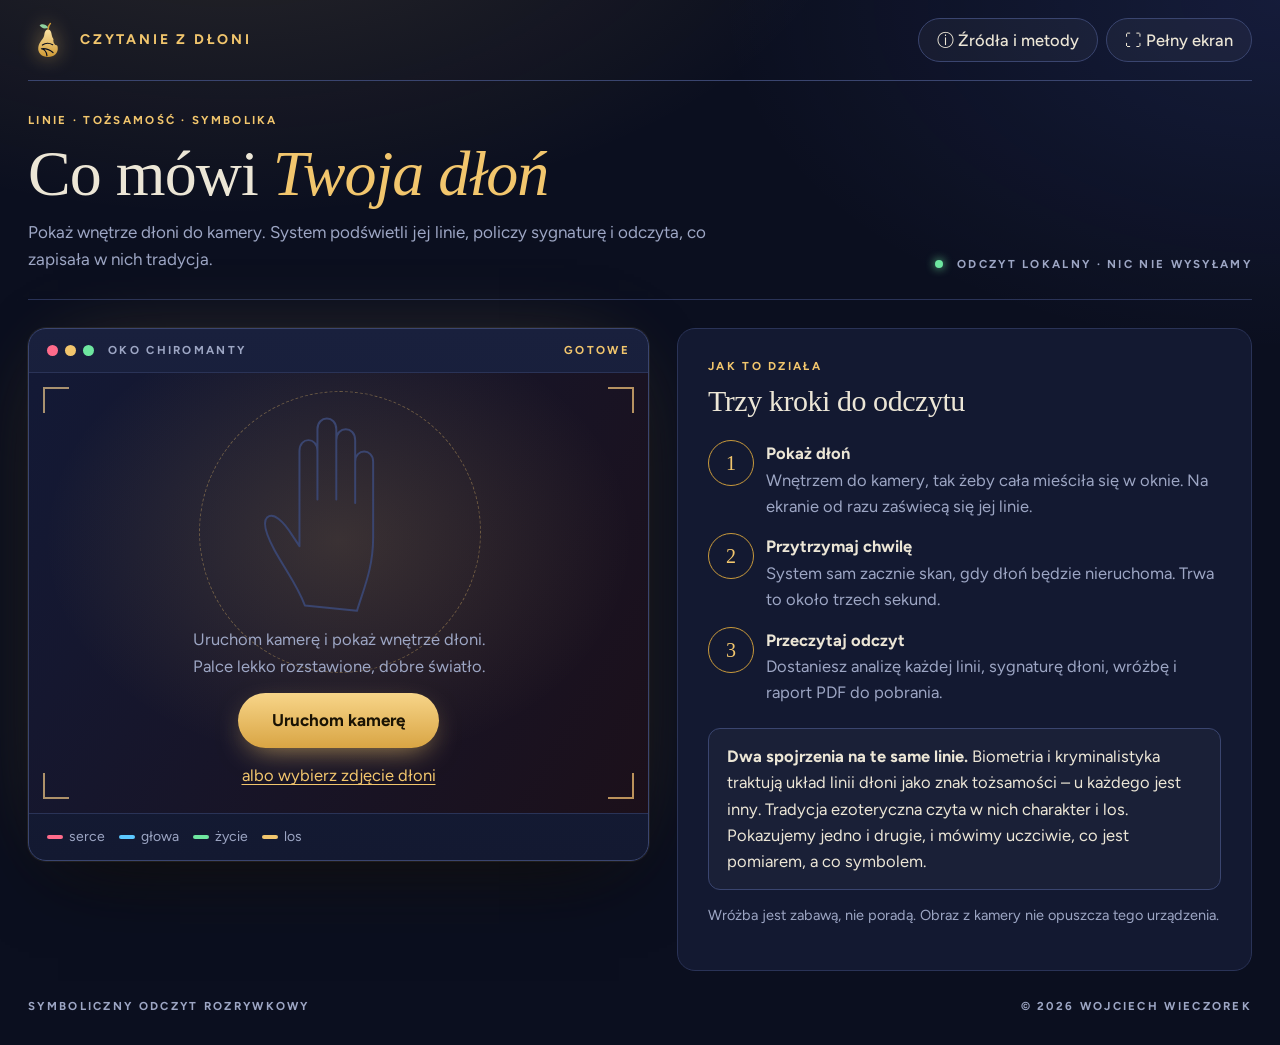
==== dlon/index.html @ 43401fed "Czytanie z dłoni: skan linii z kamery, zakładki analizy, sygnatura dłoni i raport PDF Nowa aplikacja" ====
<!doctype html>
<html lang="pl">
<head>
<meta charset="utf-8">
<meta name="viewport" content="width=device-width, initial-scale=1, viewport-fit=cover">
<meta name="robots" content="noindex, nofollow">
<meta name="author" content="Wojciech Wieczorek">
<meta name="theme-color" content="#0b0f1f">
<title>Czytanie z dłoni – skan linii, tożsamość i wróżba</title>
<meta name="description" content="Pokaż dłoń do kamery: system podświetli linie dłoni, policzy jej sygnaturę i odczyta symbolikę według tradycji chiromancji. Wszystko liczone lokalnie w przeglądarce.">
<link rel="icon" href="favicon.svg?v=2" type="image/svg+xml">
<link rel="stylesheet" href="dlon.css?v=1">
</head>
<body>
<div class="strona">
  <header class="pasek">
    <span class="marka"><svg class="logo" viewBox="0 0 64 64" role="img" aria-label="Logo: nadgryziona gruszka z liniami dłoni"><defs><linearGradient id="lg" x1="0" y1="0" x2="0" y2="1"><stop offset="0" stop-color="#fbe3a4"/><stop offset="1" stop-color="#cf9a35"/></linearGradient><mask id="lm"><rect width="64" height="64" fill="#fff"/><circle cx="48.5" cy="33" r="8"/></mask></defs><g mask="url(#lm)"><path fill="url(#lg)" d="M32 15c-4 0-5.5 4-6 9-.5 6-8 10.5-9.5 19C15 52.5 22 59 32 59s17-6.5 15.5-16C46 34.5 38.5 30 38 24c-.5-5-2-9-6-9z"/><path fill="none" stroke="#0b0f1f" stroke-width="1.9" stroke-linecap="round" d="M23 40c5-3.5 11-3.5 16.5-.5M21.5 46c6.5-1 12.5 1 18.5 6M21.5 46c5 1 8.2 5 8.8 11"/></g><path fill="none" stroke="#cf9a35" stroke-width="2.4" stroke-linecap="round" d="M32 15c0-4 1.2-7 3.8-9.5"/><path fill="#8fd19e" d="M32.3 11.8C28 5.5 21 6 18.5 8.5c3 5.2 9.3 6.3 13.8 3.3z"/></svg> Czytanie z dłoni</span>
    <div class="przyciski">
      <button type="button" class="btn-duch" id="btnZrodla">ⓘ Źródła i metody</button>
      <button type="button" class="btn-duch" id="btnPelny">⛶ Pełny ekran</button>
    </div>
  </header>

  <div class="naglowek">
    <div>
      <p class="mono zloto">Linie · tożsamość · symbolika</p>
      <h1>Co mówi <em>Twoja dłoń</em></h1>
      <p class="podtytul">Pokaż wnętrze dłoni do kamery. System podświetli jej linie, policzy sygnaturę i odczyta, co zapisała w nich tradycja.</p>
    </div>
    <p class="mono stan"><span class="kropka"></span> Odczyt lokalny · nic nie wysyłamy</p>
  </div>

  <main class="uklad">
    <section class="okno" aria-label="Okno kamery">
      <div class="okno-belka">
        <span class="swiatla" aria-hidden="true"><i></i><i></i><i></i></span>
        <span class="mono" id="oknoTytul">Oko chiromanty</span>
        <span class="mono zloto" id="oknoStan">Gotowe</span>
      </div>
      <div class="scena" id="scena">
        <canvas id="ekran" aria-label="Obraz dłoni z podświetlonymi liniami"></canvas>
        <video id="wideo" playsinline muted autoplay></video>
        <div class="rogi" aria-hidden="true"><i></i><i></i><i></i><i></i></div>
        <div class="start" id="start">
          <svg class="reka" viewBox="0 0 200 240" aria-hidden="true">
            <path class="obrys" d="M62 232c-8-22-22-40-34-62-8-15-14-30-8-36 7-6 18 4 28 20l8 12V60c0-16 20-16 20 0v54-78c0-16 21-16 21 0v78-66c0-16 21-16 21 0v70-46c0-15 20-15 20 0v84c0 34-10 56-18 82z"/>
            <path class="l1" d="M66 128c22-12 52-14 84-4"/><path class="l2" d="M62 150c26-6 54 0 82 18"/><path class="l3" d="M96 124c-18 26-20 62-6 100"/><path class="l4" d="M112 222c-2-32 2-60 6-90"/>
          </svg>
          <p class="start-tekst">Uruchom kamerę i pokaż wnętrze dłoni.<br>Palce lekko rozstawione, dobre światło.</p>
          <button type="button" class="btn-glowny" id="btnStart">Uruchom kamerę</button>
          <label class="link" for="fPlik">albo wybierz zdjęcie dłoni</label>
          <input type="file" id="fPlik" accept="image/*" hidden>
        </div>
        <p class="komunikat" id="komunikat" role="status" aria-live="polite" hidden></p>
        <div class="postep" id="postep" hidden><i></i></div>
      </div>
      <div class="okno-stopka">
        <div class="legenda" aria-label="Legenda linii">
          <span><i style="background:#ff6b8b"></i>serce</span><span><i style="background:#5cc8ff"></i>głowa</span><span><i style="background:#6ee7a0"></i>życie</span><span><i style="background:#f2c66d"></i>los</span>
        </div>
        <div class="przyciski">
          <button type="button" class="btn-maly" id="btnCzytaj" hidden>Czytaj teraz</button>
          <button type="button" class="btn-maly" id="btnKamera" hidden>⟲ Zmień kamerę</button>
          <button type="button" class="btn-maly zl" id="btnNastepna" hidden>Następna osoba →</button>
        </div>
      </div>
    </section>

    <section class="panel" id="panel" aria-label="Odczyt">
      <div id="instrukcja">
        <p class="mono zloto">Jak to działa</p>
        <h2>Trzy kroki do odczytu</h2>
        <ol class="kroki">
          <li><strong>Pokaż dłoń</strong><span>Wnętrzem do kamery, tak żeby cała mieściła się w oknie. Na ekranie od razu zaświecą się jej linie.</span></li>
          <li><strong>Przytrzymaj chwilę</strong><span>System sam zacznie skan, gdy dłoń będzie nieruchoma. Trwa to około trzech sekund.</span></li>
          <li><strong>Przeczytaj odczyt</strong><span>Dostaniesz analizę każdej linii, sygnaturę dłoni, wróżbę i raport PDF do pobrania.</span></li>
        </ol>
        <div class="ramka">
          <p><strong>Dwa spojrzenia na te same linie.</strong> Biometria i kryminalistyka traktują układ linii dłoni jako znak tożsamości – u każdego jest inny. Tradycja ezoteryczna czyta w nich charakter i los. Pokazujemy jedno i drugie, i mówimy uczciwie, co jest pomiarem, a co symbolem.</p>
        </div>
        <p class="drobne">Wróżba jest zabawą, nie poradą. Obraz z kamery nie opuszcza tego urządzenia.</p>
      </div>
      <div id="wynik" hidden>
        <div class="wynik-glowa">
          <div><p class="mono zloto" id="wynikNad">Odczyt z dłoni</p><h2 id="wynikTytul"></h2></div>
          <button type="button" class="btn-duch" id="btnPdf">⤓ Raport PDF</button>
        </div>
        <div class="zakladki" role="tablist" id="zakladki"></div>
        <div id="zakTresc" role="tabpanel"></div>
      </div>
    </section>
  </main>

  <footer class="stopka mono">
    <span>Symboliczny odczyt rozrywkowy</span>
    <span>© 2026 Wojciech Wieczorek</span>
  </footer>
</div>

<dialog id="zrodla">
  <form method="dialog"><button class="zamknij" aria-label="Zamknij">×</button></form>
  <h2>Źródła i metody</h2>
  <div id="zrodlaTresc"></div>
</dialog>

<section id="raport" aria-hidden="true"></section>
<script type="module" src="js/app.js?v=1"></script>
</body>
</html>
---- dlon/dlon.css ----
/* © 2026 Wojciech Wieczorek. Wszelkie prawa zastrzeżone. */
@font-face{font-family:"Figtree";src:url("../skan/fonts/figtree-latin-ext-wght-normal.woff2") format("woff2");font-weight:300 900;font-display:swap;unicode-range:U+0100-02AF,U+1E00-1EFF,U+2020,U+20A0-20AB,U+2113}
@font-face{font-family:"Figtree";src:url("../skan/fonts/figtree-latin-wght-normal.woff2") format("woff2");font-weight:300 900;font-display:swap;unicode-range:U+0000-00FF,U+2000-206F,U+2190-21FF,U+2212}

:root{
  --tlo:#0b0f1f;--karta:#131931;--karta2:#19203d;--linia:#2a3357;--linia2:#3a456f;
  --tekst:#ece6d6;--cichy:#9da6c4;--zloto:#f2c66d;--zloto2:#c99a3c;--roz:#ff6b8b;
  --szeryf:"Iowan Old Style","Palatino Linotype",Palatino,Georgia,serif;
  --tekstowy:"Figtree","Segoe UI",system-ui,sans-serif;
}
*{box-sizing:border-box}
html{color-scheme:dark;background:var(--tlo)}
body{margin:0;color:var(--tekst);font:400 16.5px/1.6 var(--tekstowy);-webkit-font-smoothing:antialiased;min-height:100vh;
  background:radial-gradient(900px 480px at 18% -120px,rgba(242,198,109,.13),transparent 70%),radial-gradient(800px 500px at 100% 0,rgba(92,120,255,.12),transparent 70%),var(--tlo)}
h1,h2,h3{margin:0;font-weight:600;letter-spacing:-.015em;text-wrap:balance}
button,input{font:inherit;color:inherit}
button{cursor:pointer}
[hidden]{display:none!important}
.mono{font-size:11.5px;font-weight:700;letter-spacing:.2em;text-transform:uppercase;margin:0}
.zloto{color:var(--zloto)}
.strona{max-width:1380px;margin:0 auto;padding:0 28px 30px}
:focus-visible{outline:2px solid var(--zloto);outline-offset:2px}

.pasek{display:flex;justify-content:space-between;align-items:center;gap:16px;padding:18px 0}
.marka{font-size:14px;font-weight:700;letter-spacing:.2em;text-transform:uppercase;display:flex;align-items:center;gap:12px;color:var(--zloto)}
.marka svg{width:40px;height:40px;flex:none;filter:drop-shadow(0 0 10px rgba(242,198,109,.45));transition:transform .5s cubic-bezier(.2,.9,.3,1.4)}
.marka:hover svg{transform:rotate(-8deg) scale(1.1)}
.przyciski{display:flex;gap:8px;flex-wrap:wrap;align-items:center}
.btn-duch,.btn-maly{background:rgba(255,255,255,.04);border:1px solid var(--linia2);border-radius:999px;padding:8px 18px;color:var(--tekst);font-weight:500;transition:border-color .15s,color .15s,background .15s}
.btn-duch:hover,.btn-maly:hover{border-color:var(--zloto);color:var(--zloto)}
.btn-maly{padding:7px 15px;font-size:14.5px}
.btn-maly.zl{border-color:var(--zloto2);color:var(--zloto)}
.btn-glowny{border:0;border-radius:999px;padding:14px 34px;font-weight:700;font-size:17px;color:#1a1304;background:linear-gradient(180deg,#f7d589,#d9a544);box-shadow:0 10px 30px -10px rgba(242,198,109,.7);transition:transform .15s,box-shadow .15s}
.btn-glowny:hover{transform:translateY(-1px);box-shadow:0 14px 34px -10px rgba(242,198,109,.85)}
.btn-glowny:disabled{opacity:.6;cursor:progress}
.link{color:var(--zloto);text-decoration:underline;text-underline-offset:3px;cursor:pointer;background:none;border:0;padding:0}

.naglowek{display:flex;justify-content:space-between;align-items:flex-end;gap:16px;padding:30px 0 26px;margin-bottom:28px;border-top:1px solid var(--linia2);border-bottom:1px solid var(--linia)}
h1{font-family:var(--szeryf);font-size:clamp(36px,5vw,64px);line-height:1.05;font-weight:400;margin-top:10px}
h1 em{color:var(--zloto);font-style:italic}
.podtytul{margin:12px 0 0;color:var(--cichy);font-size:17px;max-width:62ch}
.stan{color:var(--cichy);white-space:nowrap}
.kropka{display:inline-block;width:8px;height:8px;border-radius:50%;background:#6ee7a0;margin-right:9px;box-shadow:0 0 10px #6ee7a0}

.uklad{display:grid;grid-template-columns:minmax(0,1.08fr) minmax(0,1fr);gap:28px;align-items:start}

/* Okno kamery */
.okno{position:sticky;top:16px;border-radius:18px;border:1px solid var(--linia2);background:linear-gradient(180deg,var(--karta2),var(--karta));overflow:hidden;
  box-shadow:0 0 0 1px rgba(242,198,109,.08),0 30px 80px -30px rgba(0,0,0,.9),0 0 90px -40px rgba(242,198,109,.35)}
.okno-belka{display:flex;align-items:center;gap:14px;padding:12px 18px;border-bottom:1px solid var(--linia);color:var(--cichy)}
.okno-belka .mono:last-child{margin-left:auto}
.swiatla{display:flex;gap:7px}.swiatla i{width:11px;height:11px;border-radius:50%;background:#3a456f}
.swiatla i:first-child{background:#ff6b8b}.swiatla i:nth-child(2){background:#f2c66d}.swiatla i:nth-child(3){background:#6ee7a0}
.scena{position:relative;background:#05070f;min-height:440px;display:flex;align-items:center;justify-content:center;overflow:hidden}
#ekran{display:block;width:100%;height:auto;max-height:74vh;object-fit:contain}
.scena.pusta #ekran{display:none}
#wideo{position:absolute;left:0;top:0;width:2px;height:2px;opacity:0;pointer-events:none}
.rogi i{position:absolute;width:26px;height:26px;border:2px solid var(--zloto);opacity:.75;pointer-events:none}
.rogi i:nth-child(1){left:14px;top:14px;border-right:0;border-bottom:0}.rogi i:nth-child(2){right:14px;top:14px;border-left:0;border-bottom:0}
.rogi i:nth-child(3){left:14px;bottom:14px;border-right:0;border-top:0}.rogi i:nth-child(4){right:14px;bottom:14px;border-left:0;border-top:0}
.start{position:absolute;inset:0;display:flex;flex-direction:column;align-items:center;justify-content:center;gap:14px;padding:24px;text-align:center;
  background:radial-gradient(420px 320px at 50% 38%,rgba(242,198,109,.14),transparent 70%)}
.reka{width:min(190px,38%);height:auto}
.reka path{fill:none;stroke-linecap:round;stroke-linejoin:round}
.reka .obrys{stroke:var(--linia2);stroke-width:2.2}
.reka .l1,.reka .l2,.reka .l3,.reka .l4{stroke-width:3;stroke-dasharray:140;stroke-dashoffset:140;animation:rys 4.5s ease-in-out infinite}
.reka .l1{stroke:#ff6b8b}.reka .l2{stroke:#5cc8ff;animation-delay:.4s}.reka .l3{stroke:#6ee7a0;animation-delay:.8s}.reka .l4{stroke:#f2c66d;animation-delay:1.2s}
@keyframes rys{0%{stroke-dashoffset:140}45%,80%{stroke-dashoffset:0}100%{stroke-dashoffset:140;opacity:0}}
.start-tekst{margin:0;color:var(--cichy)}
.komunikat{position:absolute;left:50%;bottom:26px;transform:translateX(-50%);margin:0;padding:9px 20px;border-radius:999px;background:rgba(8,11,26,.82);border:1px solid var(--linia2);
  font-weight:600;white-space:nowrap;max-width:calc(100% - 40px);overflow:hidden;text-overflow:ellipsis;backdrop-filter:blur(6px)}
.komunikat.dobrze{border-color:#6ee7a0;color:#b9f5cf}
.postep{position:absolute;left:0;right:0;bottom:0;height:5px;background:rgba(255,255,255,.08)}
.postep i{display:block;height:100%;width:0;background:linear-gradient(90deg,#5cc8ff,#f2c66d);box-shadow:0 0 14px #f2c66d}
.okno-stopka{display:flex;justify-content:space-between;align-items:center;gap:12px;padding:12px 18px;border-top:1px solid var(--linia);flex-wrap:wrap}
.legenda{display:flex;gap:14px;color:var(--cichy);font-size:14px;flex-wrap:wrap}
.legenda span{display:flex;align-items:center;gap:6px}.legenda i{width:16px;height:4px;border-radius:2px}

/* Panel odczytu */
.panel{border-radius:18px;border:1px solid var(--linia);background:var(--karta);padding:28px 30px;min-height:440px}
.panel h2{font-family:var(--szeryf);font-size:30px;font-weight:400;line-height:1.15;margin-top:8px}
.kroki{list-style:none;counter-reset:k;padding:0;margin:22px 0;display:grid;gap:14px}
.kroki li{counter-increment:k;display:grid;grid-template-columns:44px 1fr;column-gap:14px;align-items:start}
.kroki li::before{content:counter(k);grid-row:span 2;width:44px;height:44px;border-radius:50%;border:1px solid var(--zloto2);color:var(--zloto);display:flex;align-items:center;justify-content:center;font-family:var(--szeryf);font-size:20px}
.kroki span{color:var(--cichy)}
.ramka{border:1px solid var(--linia2);border-radius:12px;padding:14px 18px;background:rgba(255,255,255,.03)}
.ramka p{margin:0}
.drobne{color:var(--cichy);font-size:14.5px}
.wynik-glowa{display:flex;justify-content:space-between;align-items:flex-start;gap:12px;margin-bottom:16px}
.zakladki{display:flex;gap:6px;flex-wrap:wrap;border-bottom:1px solid var(--linia);padding-bottom:12px;margin-bottom:18px}
.zakladki button{border:1px solid transparent;background:transparent;border-radius:999px;padding:6px 14px;color:var(--cichy);font-weight:600;font-size:15px;display:flex;align-items:center;gap:7px}
.zakladki button i{width:9px;height:9px;border-radius:50%}
.zakladki button:hover{color:var(--tekst)}
.zakladki button[aria-selected=true]{background:rgba(242,198,109,.12);border-color:var(--zloto2);color:var(--zloto)}
#zakTresc h3{font-size:19px;margin:20px 0 6px}
#zakTresc h3:first-child{margin-top:0}
#zakTresc p{margin:0 0 12px}
.wstep{font-family:var(--szeryf);font-size:20px;line-height:1.45;color:var(--tekst)}
.wrozby{display:grid;gap:12px;margin:16px 0}
.wrozba{border:1px solid var(--linia);border-left:3px solid var(--zloto);border-radius:10px;padding:12px 16px;background:rgba(255,255,255,.025)}
.wrozba strong{display:block;color:var(--zloto);font-size:12px;letter-spacing:.16em;text-transform:uppercase;margin-bottom:4px}
.wrozba p{margin:0!important}
.zetony{display:flex;flex-wrap:wrap;gap:8px;margin:14px 0}
.zeton{border:1px solid var(--linia2);border-radius:10px;padding:7px 12px;font-size:14px;line-height:1.3}
.zeton small{display:block;color:var(--cichy);font-size:11px;letter-spacing:.12em;text-transform:uppercase}
.pomiary{width:100%;border-collapse:collapse;margin:8px 0 16px}
.pomiary td{padding:7px 0;border-bottom:1px solid var(--linia);vertical-align:top}
.pomiary td:first-child{color:var(--cichy);width:38%;padding-right:10px}
.miara{height:7px;border-radius:4px;background:rgba(255,255,255,.08);overflow:hidden;margin-top:6px}
.miara i{display:block;height:100%;border-radius:4px}
.linia-glowa{display:flex;align-items:center;gap:12px;margin-bottom:10px}
.linia-glowa i{width:34px;height:6px;border-radius:3px;flex:none}
.linia-glowa h3{margin:0!important}
.linia-glowa span{color:var(--cichy)}
.tozs{display:grid;grid-template-columns:190px 1fr;gap:20px;align-items:center;margin-bottom:10px}
.tozs img{width:190px;height:190px;border-radius:50%;border:1px solid var(--zloto2);background:#0a0d1c;box-shadow:0 0 40px -12px rgba(242,198,109,.6)}
.kod{font-family:ui-monospace,Menlo,Consolas,monospace;font-size:26px;letter-spacing:.08em;color:var(--zloto);margin:4px 0 8px}
.werdykt{border-radius:10px;padding:10px 14px;border:1px solid var(--linia2);margin:12px 0}
.werdykt.tak{border-color:#6ee7a0;background:rgba(110,231,160,.08)}
.zapis{display:flex;gap:8px;flex-wrap:wrap;margin:10px 0}
.zapis input{flex:1;min-width:150px;background:rgba(255,255,255,.05);border:1px solid var(--linia2);border-radius:999px;padding:8px 16px}
.profile{list-style:none;padding:0;margin:8px 0;display:grid;gap:8px}
.profile li{display:grid;grid-template-columns:1fr 60px auto;gap:10px;align-items:center}
.profile .miara{margin:4px 0 0}
.zrodlo{color:var(--cichy);font-size:13.5px;margin-top:-6px!important}
.stopka{display:flex;justify-content:space-between;gap:14px;flex-wrap:wrap;color:var(--cichy);padding:26px 0 0}

dialog{max-width:760px;width:calc(100% - 32px);border:1px solid var(--linia2);border-radius:16px;background:var(--karta);color:var(--tekst);padding:28px 30px}
dialog::backdrop{background:rgba(3,5,14,.75);backdrop-filter:blur(3px)}
dialog h2{font-family:var(--szeryf);font-weight:400;font-size:28px;margin-bottom:12px}
dialog h3{font-size:17px;margin:18px 0 4px;color:var(--zloto)}
dialog p{margin:0 0 8px}
.zamknij{position:absolute;right:16px;top:12px;background:none;border:0;font-size:28px;color:var(--cichy)}

@media (max-width:980px){
  .strona{padding:0 16px 24px}
  .uklad{grid-template-columns:1fr}
  .okno{position:static}
  .naglowek{flex-direction:column;align-items:flex-start;padding:22px 0}
  .scena{min-height:340px}
  .scena:not(.pusta){min-height:0}
  #ekran{max-height:68vh}
  .panel{padding:22px 18px}
  .tozs{grid-template-columns:1fr;justify-items:center;text-align:center}
  .pasek .btn-duch{padding:7px 12px;font-size:14px}
}


/* Przejścia i animacje */
@keyframes wejdz{from{opacity:0;transform:translateY(18px)}to{opacity:1;transform:none}}
@keyframes rosnij{from{transform:scaleX(0)}to{transform:scaleX(1)}}
@keyframes zorza{0%{background-position:0 0,0% 50%}50%{background-position:0 0,100% 50%}100%{background-position:0 0,0% 50%}}
@keyframes tetno{0%,100%{box-shadow:0 0 0 1px rgba(92,200,255,.35),0 30px 80px -30px rgba(0,0,0,.9),0 0 70px -30px rgba(92,200,255,.55)}50%{box-shadow:0 0 0 1px rgba(242,198,109,.6),0 30px 80px -30px rgba(0,0,0,.9),0 0 110px -24px rgba(242,198,109,.75)}}
@keyframes obrot{to{transform:rotate(360deg)}}
@keyframes wyskok{from{opacity:0;transform:translateX(-50%) translateY(10px) scale(.96)}to{opacity:1;transform:translateX(-50%)}}
@keyframes mrug{50%{opacity:.25}}
.pasek,.naglowek,.okno,.panel,.stopka{animation:wejdz .7s cubic-bezier(.2,.8,.2,1) both}
.naglowek{animation-delay:.08s}.okno{animation-delay:.16s}.panel{animation-delay:.24s}.stopka{animation-delay:.32s}
.okno{transition:box-shadow .6s,border-color .6s}
.okno[data-tryb=skan]{animation:wejdz .7s cubic-bezier(.2,.8,.2,1) .16s both,tetno 1.4s ease-in-out infinite;border-color:rgba(242,198,109,.6)}
.okno[data-tryb=wynik]{border-color:rgba(242,198,109,.55);box-shadow:0 0 0 1px rgba(242,198,109,.25),0 30px 80px -30px rgba(0,0,0,.9),0 0 120px -30px rgba(242,198,109,.6)}
.okno[data-tryb=live] .rogi i,.okno[data-tryb=skan] .rogi i{animation:mrug 1.8s ease-in-out infinite}
.start{background:radial-gradient(420px 320px at 50% 38%,rgba(242,198,109,.16),transparent 70%),linear-gradient(120deg,rgba(92,120,255,.16),rgba(255,107,139,.09),rgba(110,231,160,.1),rgba(92,120,255,.16));background-size:auto,300% 300%;animation:zorza 14s ease-in-out infinite}
.start::before{content:"";position:absolute;left:50%;top:36%;width:280px;height:280px;margin:-140px 0 0 -140px;border-radius:50%;border:1px dashed rgba(242,198,109,.35);animation:obrot 40s linear infinite;pointer-events:none}
.start>*{position:relative}
.komunikat:not([hidden]){animation:wyskok .3s cubic-bezier(.2,.9,.3,1.3) both}
.komunikat{transition:border-color .3s,color .3s}
.postep i{transition:width .2s linear}
#wynik:not([hidden]){animation:wejdz .6s cubic-bezier(.2,.8,.2,1) both}
#zakTresc>*{animation:wejdz .45s cubic-bezier(.2,.8,.2,1) both}
#zakTresc>*:nth-child(2){animation-delay:.05s}#zakTresc>*:nth-child(3){animation-delay:.1s}#zakTresc>*:nth-child(4){animation-delay:.15s}#zakTresc>*:nth-child(5){animation-delay:.2s}#zakTresc>*:nth-child(n+6){animation-delay:.25s}
.wrozby .wrozba{animation:wejdz .5s cubic-bezier(.2,.8,.2,1) both;transition:transform .25s,border-color .25s,background .25s}
.wrozby .wrozba:nth-child(2){animation-delay:.12s}.wrozby .wrozba:nth-child(3){animation-delay:.2s}.wrozby .wrozba:nth-child(4){animation-delay:.28s}.wrozby .wrozba:nth-child(5){animation-delay:.36s}
.wrozba:hover{transform:translateX(4px);background:rgba(242,198,109,.06)}
.miara i{transform-origin:left;animation:rosnij .9s cubic-bezier(.2,.8,.2,1) both .15s}
.zakladki button{transition:background .25s,color .25s,border-color .25s,transform .15s}
.zakladki button:active{transform:scale(.95)}
.zeton{transition:border-color .25s,transform .25s}.zeton:hover{border-color:var(--zloto2);transform:translateY(-2px)}
.tozs img{animation:obrot 90s linear infinite}
.kroki li{animation:wejdz .6s cubic-bezier(.2,.8,.2,1) both}.kroki li:nth-child(1){animation-delay:.35s}.kroki li:nth-child(2){animation-delay:.45s}.kroki li:nth-child(3){animation-delay:.55s}
dialog[open]{animation:wejdz .35s cubic-bezier(.2,.8,.2,1) both}
@media (prefers-reduced-motion:reduce){*,*::before,*::after{animation:none!important;transition:none!important}.reka path{stroke-dashoffset:0!important}}

/* Raport PDF: strony A4 renderowane poza ekranem */
#raport{position:absolute;left:-10000px;top:0;width:794px;color:#1b2440;font:400 13.5px/1.5 var(--tekstowy)}
#raport .r-strona{width:794px;height:1123px;background:#fff;padding:44px 48px 40px;position:relative;overflow:hidden}
#raport .r-glowa{display:flex;justify-content:space-between;align-items:flex-end;border-bottom:2px solid #b58a2e;padding-bottom:8px;margin-bottom:16px}
#raport .r-glowa p{margin:0;font-size:10px;font-weight:700;letter-spacing:.18em;color:#5d667f;text-transform:uppercase}
#raport h1{font-family:var(--szeryf);font-size:30px;font-weight:400;color:#1b2440;margin:0;line-height:1.1}
#raport h2{font-family:var(--szeryf);font-size:19px;font-weight:400;color:#8a6410;margin:16px 0 6px;border-bottom:1px solid #e3dccb;padding-bottom:3px}
#raport h3{font-size:14px;margin:10px 0 2px;color:#1b2440}
#raport p{margin:0 0 6px}
#raport .r-top{display:grid;grid-template-columns:330px 1fr;gap:18px}
#raport .r-obraz{background:#0b0f1f;border-radius:10px;height:300px;display:flex;align-items:center;justify-content:center;overflow:hidden}
#raport .r-obraz img{max-width:100%;max-height:100%}
#raport .r-ramka{background:#faf5e8;border:1px solid #eadfc4;border-radius:8px;padding:8px 12px;margin:6px 0}
#raport .r-ramka strong{display:block;font-size:10px;letter-spacing:.14em;text-transform:uppercase;color:#8a6410}
#raport table{width:100%;border-collapse:collapse}
#raport td{vertical-align:top;padding:3px 0;border-bottom:1px solid #eee8d9;font-size:12.5px}
#raport td:first-child{width:32%;color:#5d667f;padding-right:8px}
#raport .r-linia{display:grid;grid-template-columns:1fr 250px;gap:16px;margin-bottom:4px}
#raport .r-kreska{display:inline-block;width:26px;height:5px;border-radius:3px;margin-right:8px;vertical-align:middle}
#raport .r-tozs{display:grid;grid-template-columns:170px 1fr;gap:18px;align-items:center}
#raport .r-tozs img{width:170px;height:170px;border-radius:50%;background:#0b0f1f}
#raport .r-kod{font-family:ui-monospace,Menlo,Consolas,monospace;font-size:22px;color:#8a6410;letter-spacing:.08em}
#raport .r-male{font-size:11px;color:#5d667f}
#raport .r-stopka{position:absolute;left:48px;right:48px;bottom:20px;display:flex;justify-content:space-between;font-size:9.5px;color:#7d859b;border-top:1px solid #e3dccb;padding-top:6px}
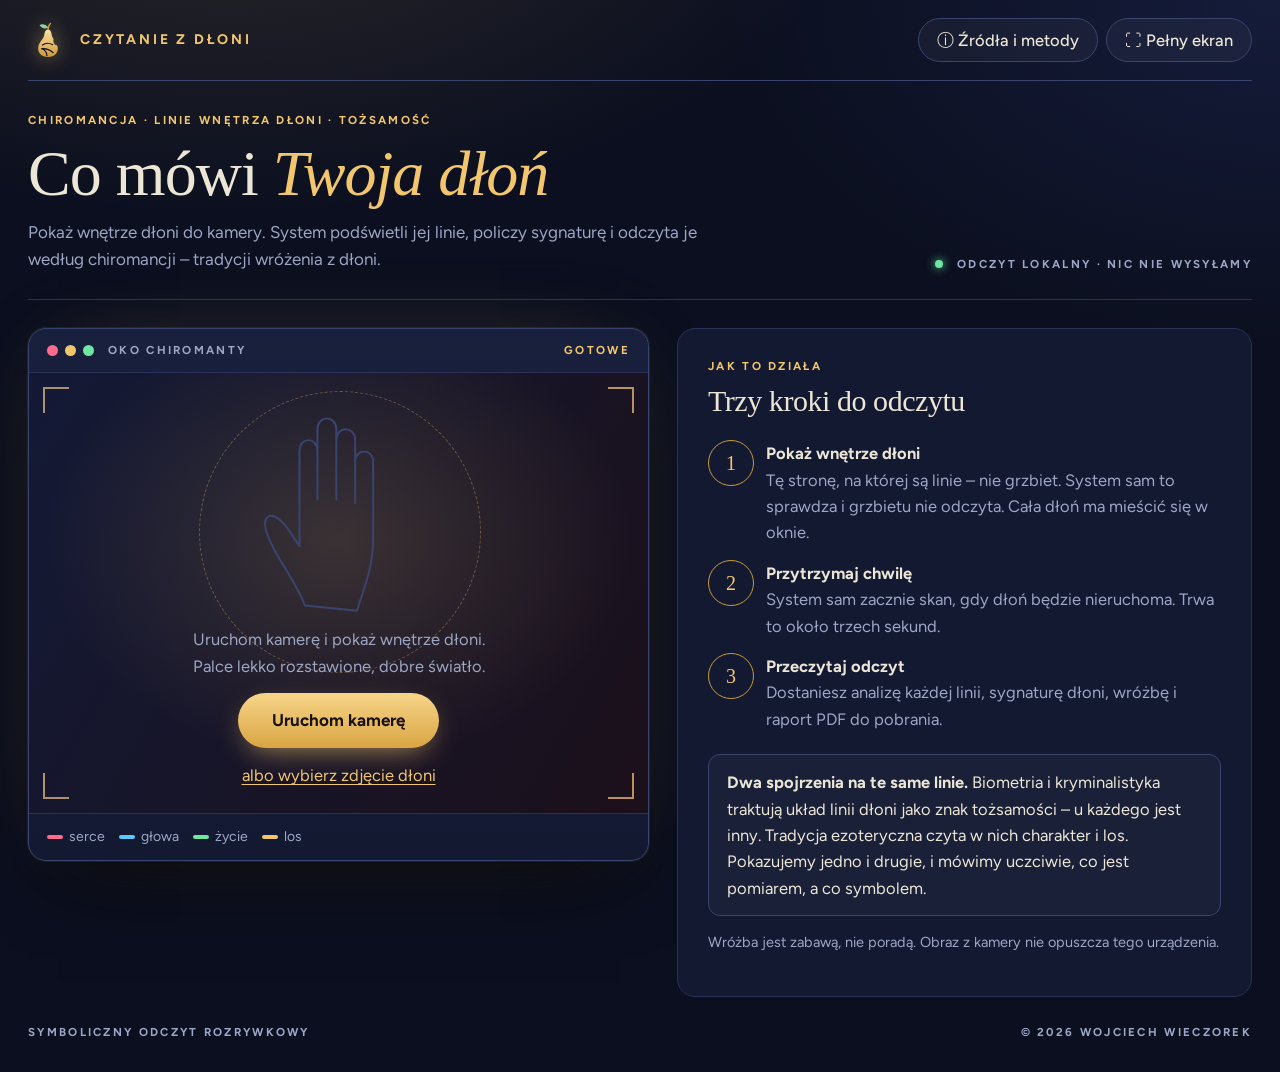
==== commit 013ff191: "Czytanie z dłoni: odczyt tylko z wnętrza dłoni System sprawdza, którą stroną dłoń jest zwrócona do k" ====
--- a/dlon/index.html
+++ b/dlon/index.html
@@ -6,7 +6,7 @@
 <meta name="robots" content="noindex, nofollow">
 <meta name="author" content="Wojciech Wieczorek">
 <meta name="theme-color" content="#0b0f1f">
-<title>Czytanie z dłoni – skan linii, tożsamość i wróżba</title>
+<title>Czytanie z dłoni – chiromancja: skan linii wnętrza dłoni i wróżba</title>
 <meta name="description" content="Pokaż dłoń do kamery: system podświetli linie dłoni, policzy jej sygnaturę i odczyta symbolikę według tradycji chiromancji. Wszystko liczone lokalnie w przeglądarce.">
 <link rel="icon" href="favicon.svg?v=2" type="image/svg+xml">
 <link rel="stylesheet" href="dlon.css?v=1">
@@ -23,9 +23,9 @@
 
   <div class="naglowek">
     <div>
-      <p class="mono zloto">Linie · tożsamość · symbolika</p>
+      <p class="mono zloto">Chiromancja · linie wnętrza dłoni · tożsamość</p>
       <h1>Co mówi <em>Twoja dłoń</em></h1>
-      <p class="podtytul">Pokaż wnętrze dłoni do kamery. System podświetli jej linie, policzy sygnaturę i odczyta, co zapisała w nich tradycja.</p>
+      <p class="podtytul">Pokaż wnętrze dłoni do kamery. System podświetli jej linie, policzy sygnaturę i odczyta je według chiromancji – tradycji wróżenia z dłoni.</p>
     </div>
     <p class="mono stan"><span class="kropka"></span> Odczyt lokalny · nic nie wysyłamy</p>
   </div>
@@ -71,7 +71,7 @@
         <p class="mono zloto">Jak to działa</p>
         <h2>Trzy kroki do odczytu</h2>
         <ol class="kroki">
-          <li><strong>Pokaż dłoń</strong><span>Wnętrzem do kamery, tak żeby cała mieściła się w oknie. Na ekranie od razu zaświecą się jej linie.</span></li>
+          <li><strong>Pokaż wnętrze dłoni</strong><span>Tę stronę, na której są linie – nie grzbiet. System sam to sprawdza i grzbietu nie odczyta. Cała dłoń ma mieścić się w oknie.</span></li>
           <li><strong>Przytrzymaj chwilę</strong><span>System sam zacznie skan, gdy dłoń będzie nieruchoma. Trwa to około trzech sekund.</span></li>
           <li><strong>Przeczytaj odczyt</strong><span>Dostaniesz analizę każdej linii, sygnaturę dłoni, wróżbę i raport PDF do pobrania.</span></li>
         </ol>
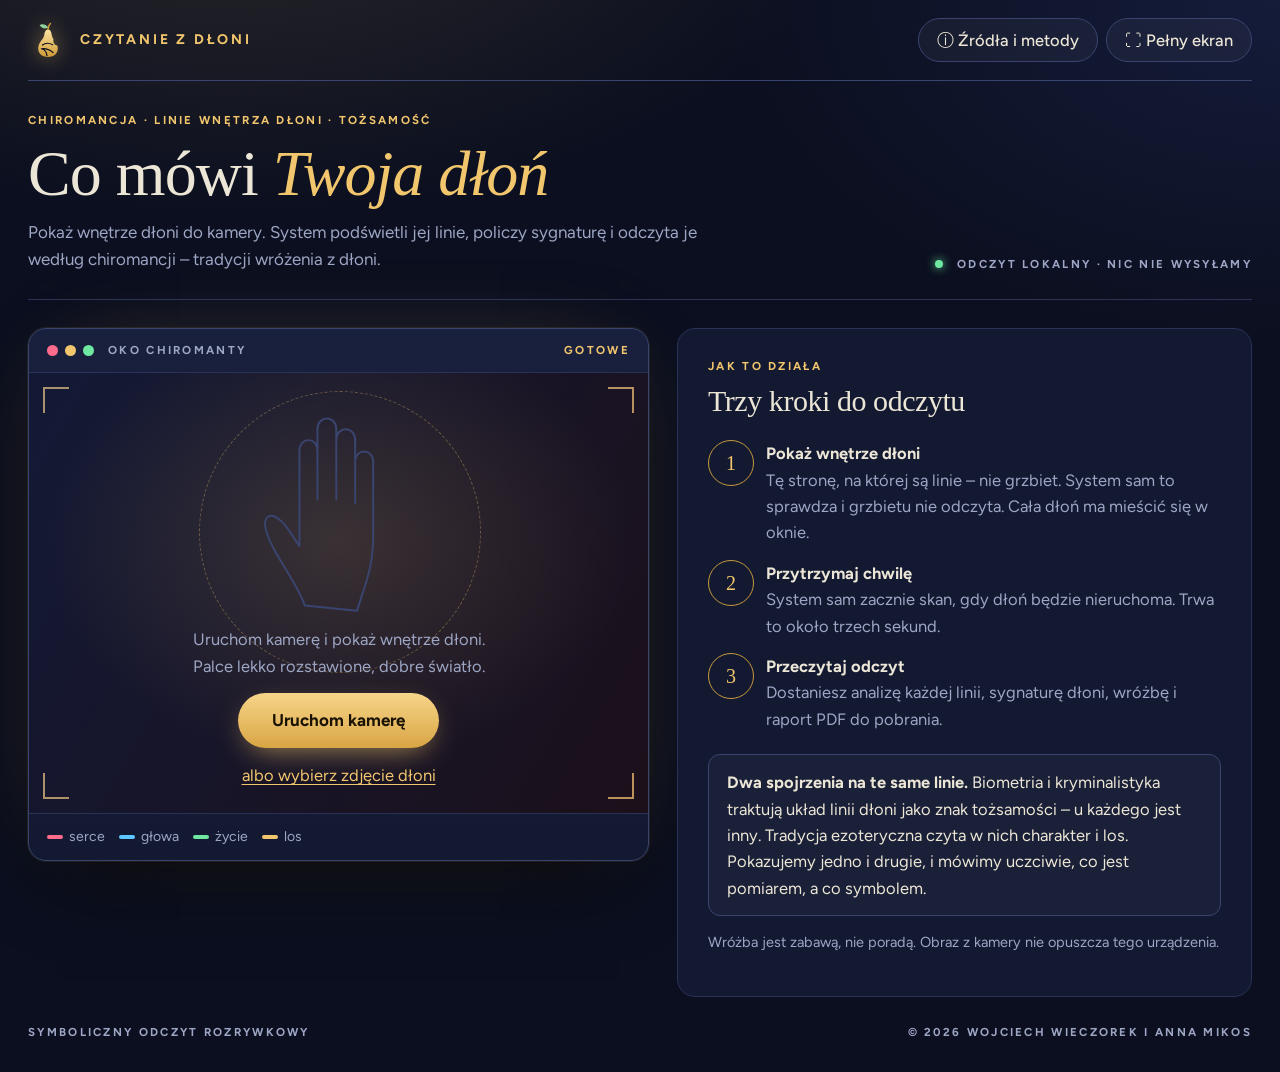
==== commit 294210ce: "Czytanie z dłoni: podpis autorów – Wojciech Wieczorek i Anna Mikos Stopka strony, stopka każdej stro" ====
--- a/dlon/index.html
+++ b/dlon/index.html
@@ -4,12 +4,12 @@
 <meta charset="utf-8">
 <meta name="viewport" content="width=device-width, initial-scale=1, viewport-fit=cover">
 <meta name="robots" content="noindex, nofollow">
-<meta name="author" content="Wojciech Wieczorek">
+<meta name="author" content="Wojciech Wieczorek i Anna Mikos">
 <meta name="theme-color" content="#0b0f1f">
 <title>Czytanie z dłoni – chiromancja: skan linii wnętrza dłoni i wróżba</title>
 <meta name="description" content="Pokaż dłoń do kamery: system podświetli linie dłoni, policzy jej sygnaturę i odczyta symbolikę według tradycji chiromancji. Wszystko liczone lokalnie w przeglądarce.">
 <link rel="icon" href="favicon.svg?v=2" type="image/svg+xml">
-<link rel="stylesheet" href="dlon.css?v=1">
+<link rel="stylesheet" href="dlon.css?v=3">
 </head>
 <body>
 <div class="strona">
@@ -61,6 +61,7 @@
         <div class="przyciski">
           <button type="button" class="btn-maly" id="btnCzytaj" hidden>Czytaj teraz</button>
           <button type="button" class="btn-maly" id="btnKamera" hidden>⟲ Zmień kamerę</button>
+          <button type="button" class="btn-maly stop" id="btnStop" hidden>■ Zatrzymaj kamerę</button>
           <button type="button" class="btn-maly zl" id="btnNastepna" hidden>Następna osoba →</button>
         </div>
       </div>
@@ -93,7 +94,7 @@
 
   <footer class="stopka mono">
     <span>Symboliczny odczyt rozrywkowy</span>
-    <span>© 2026 Wojciech Wieczorek</span>
+    <span>© 2026 Wojciech Wieczorek i Anna Mikos</span>
   </footer>
 </div>
 
@@ -104,6 +105,6 @@
 </dialog>
 
 <section id="raport" aria-hidden="true"></section>
-<script type="module" src="js/app.js?v=1"></script>
+<script type="module" src="js/app.js?v=4"></script>
 </body>
 </html>
--- a/dlon/dlon.css
+++ b/dlon/dlon.css
@@ -1,4 +1,4 @@
-/* © 2026 Wojciech Wieczorek. Wszelkie prawa zastrzeżone. */
+/* © 2026 Wojciech Wieczorek i Anna Mikos. Wszelkie prawa zastrzeżone. */
 @font-face{font-family:"Figtree";src:url("../skan/fonts/figtree-latin-ext-wght-normal.woff2") format("woff2");font-weight:300 900;font-display:swap;unicode-range:U+0100-02AF,U+1E00-1EFF,U+2020,U+20A0-20AB,U+2113}
 @font-face{font-family:"Figtree";src:url("../skan/fonts/figtree-latin-wght-normal.woff2") format("woff2");font-weight:300 900;font-display:swap;unicode-range:U+0000-00FF,U+2000-206F,U+2190-21FF,U+2212}
 
@@ -30,6 +30,8 @@
 .btn-duch:hover,.btn-maly:hover{border-color:var(--zloto);color:var(--zloto)}
 .btn-maly{padding:7px 15px;font-size:14.5px}
 .btn-maly.zl{border-color:var(--zloto2);color:var(--zloto)}
+.btn-maly.stop{border-color:rgba(255,107,139,.55);color:#ff9db3}
+.btn-maly.stop:hover{border-color:var(--roz);color:#fff;background:rgba(255,107,139,.18)}
 .btn-glowny{border:0;border-radius:999px;padding:14px 34px;font-weight:700;font-size:17px;color:#1a1304;background:linear-gradient(180deg,#f7d589,#d9a544);box-shadow:0 10px 30px -10px rgba(242,198,109,.7);transition:transform .15s,box-shadow .15s}
 .btn-glowny:hover{transform:translateY(-1px);box-shadow:0 14px 34px -10px rgba(242,198,109,.85)}
 .btn-glowny:disabled{opacity:.6;cursor:progress}
@@ -100,6 +102,10 @@
 .wrozba{border:1px solid var(--linia);border-left:3px solid var(--zloto);border-radius:10px;padding:12px 16px;background:rgba(255,255,255,.025)}
 .wrozba strong{display:block;color:var(--zloto);font-size:12px;letter-spacing:.16em;text-transform:uppercase;margin-bottom:4px}
 .wrozba p{margin:0!important}
+.znaki{display:grid;gap:10px;margin:8px 0 6px}
+.znak{display:grid;grid-template-columns:38px 1fr;gap:12px;align-items:start;border:1px solid var(--linia2);border-radius:12px;padding:12px 14px;background:linear-gradient(120deg,rgba(242,198,109,.08),rgba(92,200,255,.04))}
+.znak>span{width:38px;height:38px;border-radius:50%;border:1px solid var(--zloto2);color:var(--zloto);display:flex;align-items:center;justify-content:center;font-family:var(--szeryf);font-size:18px}
+.znak strong{color:var(--zloto)}.znak p{margin:2px 0 0!important}
 .zetony{display:flex;flex-wrap:wrap;gap:8px;margin:14px 0}
 .zeton{border:1px solid var(--linia2);border-radius:10px;padding:7px 12px;font-size:14px;line-height:1.3}
 .zeton small{display:block;color:var(--cichy);font-size:11px;letter-spacing:.12em;text-transform:uppercase}
